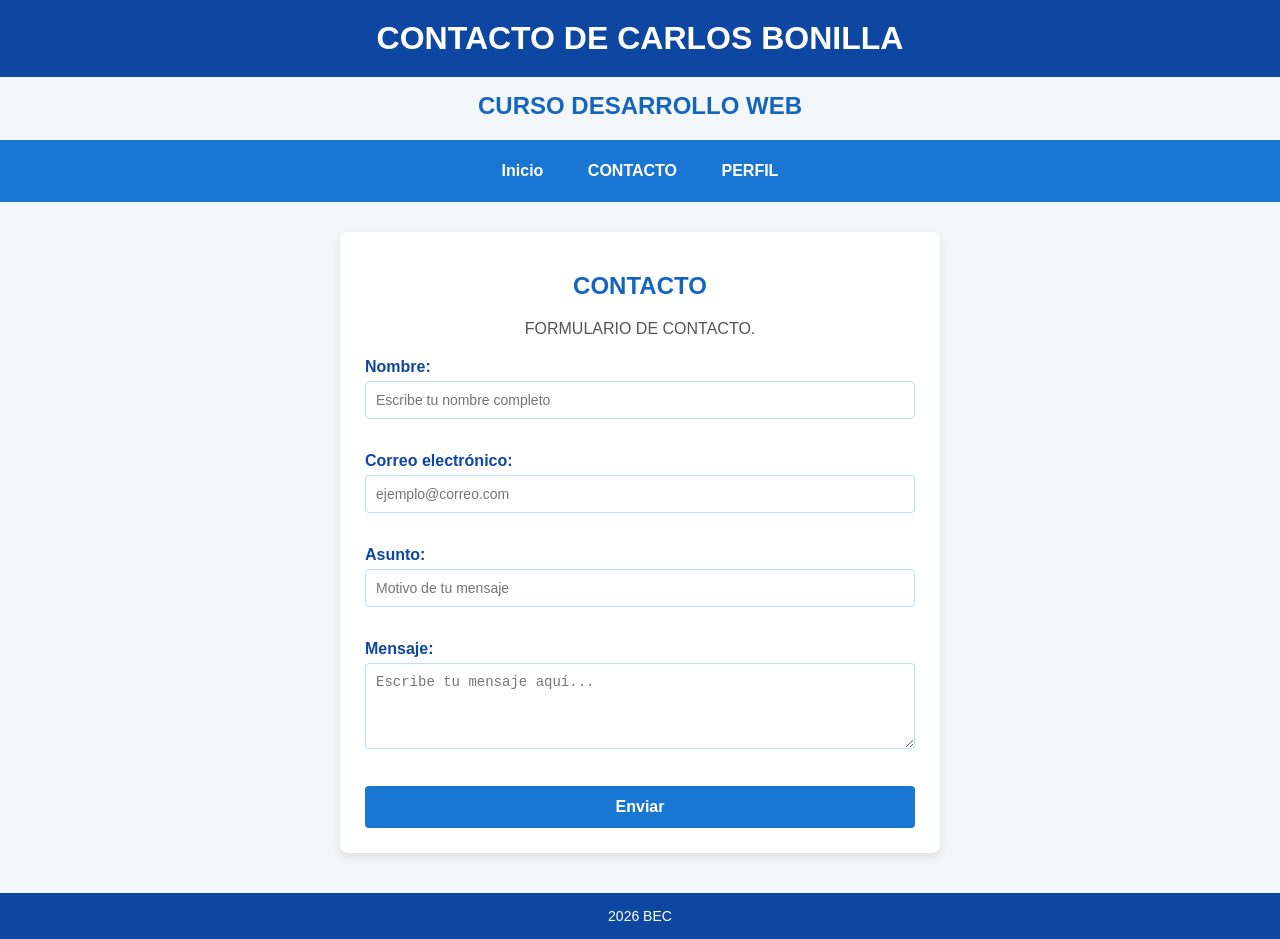
==== CONTACTOS.HTML @ ab8b7064 "TABLA EN PERFIL Y MAS CSS SE AGREGO TABLA EN PERFIL Y SE AGREGO CODIGO EN CSS" ====
<!DOCTYPE html>
<html lang="es">

<head>
    <meta charset="UTF-8">
    <meta name="viewport" content="width=device-width, initial-scale=1.0">

    <!-- Cambie el título: es el texto de la pestaña del navegador
       y el que aparece en los resultados de búsqueda. -->
    <title>PAGINA DESARROLLO WEB</title>
    <meta name="description" content="Resumen del sitio en una sola línea.">

    <!-- La hoja de estilos se trabaja a partir de la sesión 3. -->
    <link rel="stylesheet" href="css/estilos.css">
</head>

<body>

    <!-- Un solo h1 por página. Aquí va su nombre o el título del sitio. -->
    <h1>CONTACTO DE CARLOS BONILLA</h1>
    <H2>CURSO DESARROLLO WEB</H2>

    <!-- El contenido de la sesión 1 se escribe a partir de aquí:
       párrafos, encabezados h2, listas, enlaces e imágenes.
       Las imágenes van en la carpeta img y se llaman así:
       <img src="img/perfil.jpg" alt="Descripción de la imagen"> -->
    <header>
        <nav>
            <a href="index.html">Inicio</a>
            <a href="CONTACTOS.HTML">CONTACTO</a>
            <a href="PERFIL.HTML">PERFIL</a>
        </nav>
    </header>

    <main>
        <section>
            <h2>CONTACTO</h2>
            <p>FORMULARIO DE CONTACTO.</p>
            <!-- INSERTAR FORMULARIO DE CONTACTO AQUÍ -->
            <form action="#" method="post">
  <label for="nombre">Nombre:</label><br>
  <input type="text" id="nombre" name="nombre" placeholder="Escribe tu nombre completo" required><br><br>

  <label for="email">Correo electrónico:</label><br>
  <input type="email" id="email" name="email" placeholder="ejemplo@correo.com" required><br><br>

  <label for="asunto">Asunto:</label><br>
  <input type="text" id="asunto" name="asunto" placeholder="Motivo de tu mensaje"><br><br>

  <label for="mensaje">Mensaje:</label><br>
  <textarea id="mensaje" name="mensaje" rows="4" cols="50" placeholder="Escribe tu mensaje aquí..." required></textarea><br><br>

  <button type="submit">Enviar</button>
</form>

        </section>
    </main>

    <footer>
        <p>2026 BEC</p>
    </footer>
</body>


<!-- El JavaScript se trabaja a partir de la sesión 4. -->
<script src="js/scripts.js"></script>

</html>
---- css/estilos.css ----
/* Hoja de estilos del proyecto.
   Se empieza a trabajar en la sesión 3.
   Las reglas se escriben debajo de este comentario. */
/* =========================================
   ESTILOS GENERALES Y COLORES (AZUL Y BLANCO)
   ========================================= */

body {
    font-family: Arial, Helvetica, sans-serif;
    background-color: #f4f7fa; /* Fondo blanco azulado muy suave */
    color: #333333;           /* Texto oscuro para buena lectura */
    margin: 0;
    padding: 0;
}

/* Encabezados */
h1 {
    background-color: #0d47a1; /* Azul oscuro */
    color: #ffffff;           /* Blanco */
    margin: 0;
    padding: 20px;
    text-align: center;
}

h2 {
    color: #1565c0;           /* Azul medio */
    text-align: center;
    margin-top: 15px;
}

/* =========================================
   MENÚ DE NAVEGACIÓN
   ========================================= */

header nav {
    background-color: #1976d2; /* Azul principal */
    text-align: center;
    padding: 12px 0;
}

header nav a {
    color: #ffffff;           /* Texto blanco */
    text-decoration: none;    /* Sin subrayado */
    font-weight: bold;
    padding: 10px 20px;
    display: inline-block;
    transition: background-color 0.3s;
}

/* Efecto cuando pasas el mouse sobre los enlaces */
header nav a:hover {
    background-color: #0d47a1; /* Azul más oscuro */
    border-radius: 4px;
}

/* =========================================
   CONTENIDO PRINCIPAL Y SECCIÓN
   ========================================= */

main {
    max-width: 600px;
    margin: 30px auto;
    padding: 0 20px;
}

section {
    background-color: #ffffff; /* Tarjeta blanca */
    padding: 25px;
    border-radius: 8px;
    box-shadow: 0px 4px 10px rgba(0, 0, 0, 0.1); /* Sombra ligera */
}

section p {
    text-align: center;
    color: #555555;
}

/* =========================================
   ESTILOS PARA EL FORMULARIO
   ========================================= */

form {
    margin-top: 20px;
}

label {
    font-weight: bold;
    color: #0d47a1; /* Azul oscuro */
}

input[type="text"],
input[type="email"],
textarea {
    width: 100%;
    padding: 10px;
    margin-top: 5px;
    margin-bottom: 15px;
    border: 1px solid #bbdefb; /* Borde azul claro */
    border-radius: 4px;
    box-sizing: border-box; /* Para que no se salga del contenedor */
    font-size: 14px;
}

/* Al hacer clic en un cuadro de texto */
input[type="text"]:focus,
input[type="email"]:focus,
textarea:focus {
    outline: none;
    border-color: #1976d2;
    box-shadow: 0 0 5px rgba(25, 118, 210, 0.5);
}

/* Botón de Enviar */
button[type="submit"] {
    background-color: #1976d2; /* Azul */
    color: #ffffff;           /* Blanco */
    border: none;
    padding: 12px 20px;
    width: 100%;
    font-size: 16px;
    font-weight: bold;
    border-radius: 4px;
    cursor: pointer;
    transition: background-color 0.3s;
}

button[type="submit"]:hover {
    background-color: #0d47a1; /* Azul más oscuro */
}

/* =========================================
   PIE DE PÁGINA (FOOTER)
   ========================================= */

footer {
    background-color: #0d47a1; /* Azul oscuro */
    color: #ffffff;           /* Blanco */
    text-align: center;
    padding: 15px 0;
    margin-top: 40px;
}

footer p {
    margin: 0;
    font-size: 14px;
}
/* =========================================
   ESTILOS PARA TABLAS (EXPERIENCIA LABORAL)
   ========================================= */

table {
    width: 100%;
    border-collapse: collapse; /* Elimina el espacio entre bordes */
    margin: 20px 0;
    font-size: 15px;
    background-color: #ffffff;
    border-radius: 6px;
    overflow: hidden; /* Mantiene las esquinas redondeadas */
    box-shadow: 0 2px 8px rgba(0, 0, 0, 0.08);
}

/* Encabezado de la tabla */
table th {
    background-color: #1976d2; /* Azul principal */
    color: #ffffff;            /* Texto blanco */
    text-align: left;
    padding: 12px 15px;
    font-weight: bold;
}

/* Celdas de datos */
table td {
    padding: 12px 15px;
    border-bottom: 1px solid #e0e0e0;
    color: #333333;
}

/* Filas alternadas (efecto cebra para mejor lectura) */
table tbody tr:nth-of-type(even) {
    background-color: #f4f7fa; /* Fondo azulado muy claro */
}

/* Resaltar fila al pasar el mouse */
table tbody tr:hover {
    background-color: #e3f2fd; /* Azul suave al pasar el cursor */
}
/* =========================================
   ESTILOS PARA HABILIDADES TÉCNICAS
   ========================================= */

.habilidad {
    margin-bottom: 20px;
}

/* Nombres de las habilidades y porcentajes */
.info-habilidad {
    display: flex;
    justify-content: space-between;
    font-weight: bold;
    color: #0d47a1; /* Azul oscuro */
    margin-bottom: 6px;
}

/* Fondo gris/blanco claro de la barra */
.barra-base {
    background-color: #e0e0e0;
    height: 12px;
    border-radius: 6px;
    overflow: hidden;
}

/* Barra de nivel de habilidad (Azul) */
.barra-progreso {
    height: 100%;
    background-color: #1976d2; /* Azul principal */
    border-radius: 6px;
    transition: width 0.5s ease;
}

/* Porcentajes individuales de cada habilidad */
.html-css {
    width: 85%;
}

.datos {
    width: 70%;
}

.js {
    width: 50%;
}
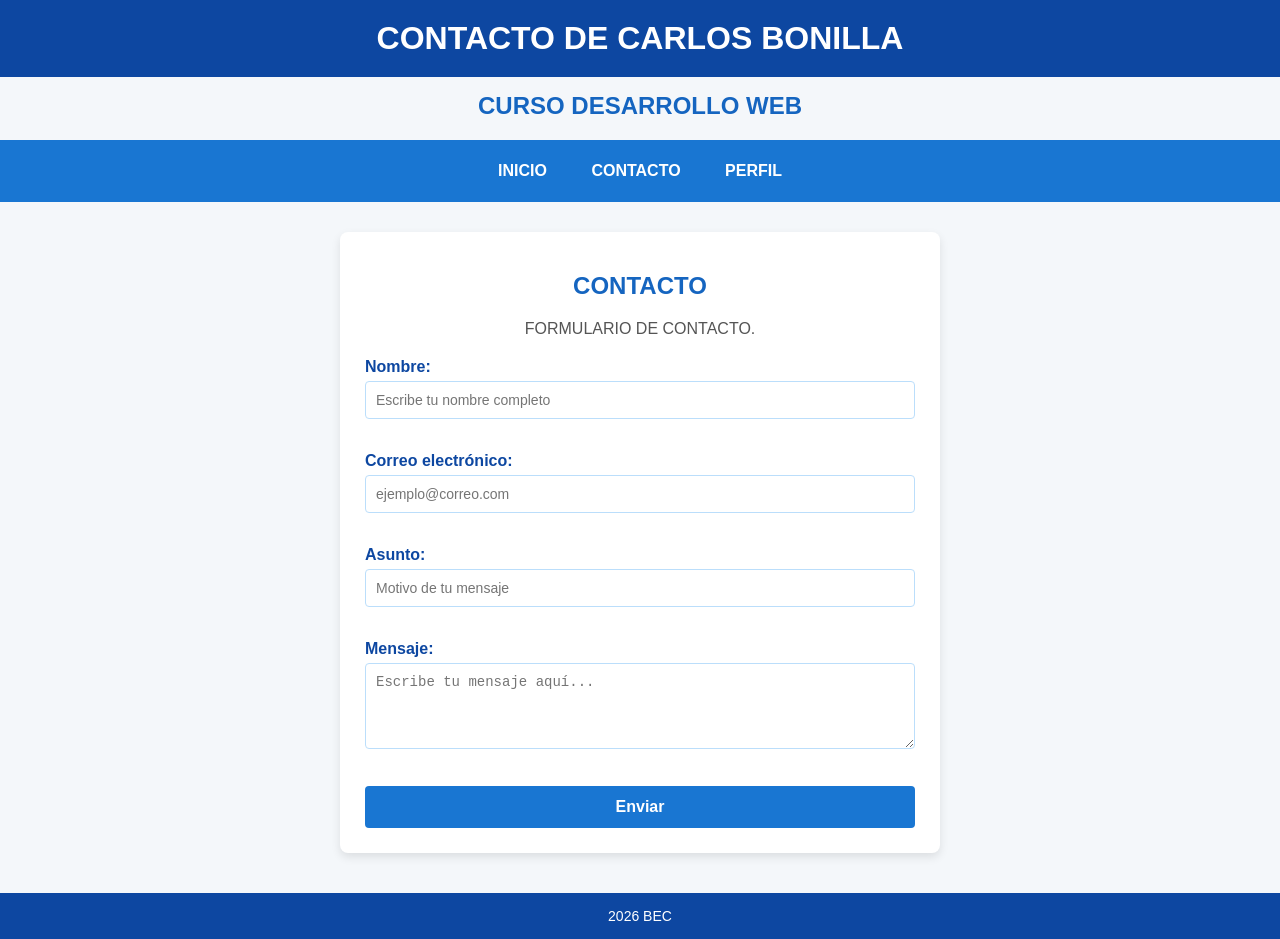
==== commit a7adbd03: "FOTO PERFIL SUBIDA DE FOTO" ====
--- a/CONTACTOS.HTML
+++ b/CONTACTOS.HTML
@@ -26,7 +26,7 @@
        <img src="img/perfil.jpg" alt="Descripción de la imagen"> -->
     <header>
         <nav>
-            <a href="index.html">Inicio</a>
+            <a href="index.html">INICIO</a>
             <a href="CONTACTOS.HTML">CONTACTO</a>
             <a href="PERFIL.HTML">PERFIL</a>
         </nav>
--- a/css/estilos.css
+++ b/css/estilos.css
@@ -1,29 +1,26 @@
-/* Hoja de estilos del proyecto.
-   Se empieza a trabajar en la sesión 3.
-   Las reglas se escriben debajo de este comentario. */
 /* =========================================
    ESTILOS GENERALES Y COLORES (AZUL Y BLANCO)
    ========================================= */
 
 body {
     font-family: Arial, Helvetica, sans-serif;
-    background-color: #f4f7fa; /* Fondo blanco azulado muy suave */
-    color: #333333;           /* Texto oscuro para buena lectura */
+    background-color: #f4f7fa;
+    color: #333333;
     margin: 0;
     padding: 0;
 }
 
 /* Encabezados */
 h1 {
-    background-color: #0d47a1; /* Azul oscuro */
-    color: #ffffff;           /* Blanco */
+    background-color: #0d47a1;
+    color: #ffffff;
     margin: 0;
     padding: 20px;
     text-align: center;
 }
 
 h2 {
-    color: #1565c0;           /* Azul medio */
+    color: #1565c0;
     text-align: center;
     margin-top: 15px;
 }
@@ -33,23 +30,22 @@
    ========================================= */
 
 header nav {
-    background-color: #1976d2; /* Azul principal */
+    background-color: #1976d2;
     text-align: center;
     padding: 12px 0;
 }
 
 header nav a {
-    color: #ffffff;           /* Texto blanco */
-    text-decoration: none;    /* Sin subrayado */
+    color: #ffffff;
+    text-decoration: none;
     font-weight: bold;
     padding: 10px 20px;
     display: inline-block;
     transition: background-color 0.3s;
 }
 
-/* Efecto cuando pasas el mouse sobre los enlaces */
 header nav a:hover {
-    background-color: #0d47a1; /* Azul más oscuro */
+    background-color: #0d47a1;
     border-radius: 4px;
 }
 
@@ -64,10 +60,11 @@
 }
 
 section {
-    background-color: #ffffff; /* Tarjeta blanca */
+    background-color: #ffffff;
     padding: 25px;
     border-radius: 8px;
-    box-shadow: 0px 4px 10px rgba(0, 0, 0, 0.1); /* Sombra ligera */
+    box-shadow: 0px 4px 10px rgba(0, 0, 0, 0.1);
+    margin-bottom: 20px;
 }
 
 section p {
@@ -85,7 +82,7 @@
 
 label {
     font-weight: bold;
-    color: #0d47a1; /* Azul oscuro */
+    color: #0d47a1;
 }
 
 input[type="text"],
@@ -95,13 +92,12 @@
     padding: 10px;
     margin-top: 5px;
     margin-bottom: 15px;
-    border: 1px solid #bbdefb; /* Borde azul claro */
+    border: 1px solid #bbdefb;
     border-radius: 4px;
-    box-sizing: border-box; /* Para que no se salga del contenedor */
+    box-sizing: border-box;
     font-size: 14px;
 }
 
-/* Al hacer clic en un cuadro de texto */
 input[type="text"]:focus,
 input[type="email"]:focus,
 textarea:focus {
@@ -110,10 +106,9 @@
     box-shadow: 0 0 5px rgba(25, 118, 210, 0.5);
 }
 
-/* Botón de Enviar */
 button[type="submit"] {
-    background-color: #1976d2; /* Azul */
-    color: #ffffff;           /* Blanco */
+    background-color: #1976d2;
+    color: #ffffff;
     border: none;
     padding: 12px 20px;
     width: 100%;
@@ -125,99 +120,78 @@
 }
 
 button[type="submit"]:hover {
-    background-color: #0d47a1; /* Azul más oscuro */
-}
-
-/* =========================================
-   PIE DE PÁGINA (FOOTER)
-   ========================================= */
-
-footer {
-    background-color: #0d47a1; /* Azul oscuro */
-    color: #ffffff;           /* Blanco */
-    text-align: center;
-    padding: 15px 0;
-    margin-top: 40px;
-}
-
-footer p {
-    margin: 0;
-    font-size: 14px;
-}
+    background-color: #0d47a1;
+}
+
 /* =========================================
    ESTILOS PARA TABLAS (EXPERIENCIA LABORAL)
    ========================================= */
 
 table {
     width: 100%;
-    border-collapse: collapse; /* Elimina el espacio entre bordes */
+    border-collapse: collapse;
     margin: 20px 0;
     font-size: 15px;
     background-color: #ffffff;
     border-radius: 6px;
-    overflow: hidden; /* Mantiene las esquinas redondeadas */
+    overflow: hidden;
     box-shadow: 0 2px 8px rgba(0, 0, 0, 0.08);
 }
 
-/* Encabezado de la tabla */
 table th {
-    background-color: #1976d2; /* Azul principal */
-    color: #ffffff;            /* Texto blanco */
+    background-color: #1976d2;
+    color: #ffffff;
     text-align: left;
     padding: 12px 15px;
     font-weight: bold;
 }
 
-/* Celdas de datos */
 table td {
     padding: 12px 15px;
     border-bottom: 1px solid #e0e0e0;
     color: #333333;
 }
 
-/* Filas alternadas (efecto cebra para mejor lectura) */
 table tbody tr:nth-of-type(even) {
-    background-color: #f4f7fa; /* Fondo azulado muy claro */
-}
-
-/* Resaltar fila al pasar el mouse */
+    background-color: #f4f7fa;
+}
+
 table tbody tr:hover {
-    background-color: #e3f2fd; /* Azul suave al pasar el cursor */
-}
-/* =========================================
-   ESTILOS PARA HABILIDADES TÉCNICAS
+    background-color: #e3f2fd;
+}
+
+/* =========================================
+   ESTILOS PARA HABILIDADES TÉCNICAS (BARRAS)
    ========================================= */
 
 .habilidad {
     margin-bottom: 20px;
 }
 
-/* Nombres de las habilidades y porcentajes */
 .info-habilidad {
     display: flex;
     justify-content: space-between;
     font-weight: bold;
-    color: #0d47a1; /* Azul oscuro */
+    color: #0d47a1;
     margin-bottom: 6px;
 }
 
-/* Fondo gris/blanco claro de la barra */
 .barra-base {
     background-color: #e0e0e0;
-    height: 12px;
-    border-radius: 6px;
+    height: 16px;            /* Altura fija para que la barra se vea */
+    border-radius: 8px;
+    width: 100%;
+    display: block;
     overflow: hidden;
 }
 
-/* Barra de nivel de habilidad (Azul) */
 .barra-progreso {
     height: 100%;
-    background-color: #1976d2; /* Azul principal */
-    border-radius: 6px;
-    transition: width 0.5s ease;
-}
-
-/* Porcentajes individuales de cada habilidad */
+    background-color: #1976d2; /* Color azul */
+    border-radius: 8px;
+    display: block;
+}
+
 .html-css {
     width: 85%;
 }
@@ -228,4 +202,21 @@
 
 .js {
     width: 50%;
+}
+
+/* =========================================
+   PIE DE PÁGINA (FOOTER)
+   ========================================= */
+
+footer {
+    background-color: #0d47a1;
+    color: #ffffff;
+    text-align: center;
+    padding: 15px 0;
+    margin-top: 40px;
+}
+
+footer p {
+    margin: 0;
+    font-size: 14px;
 }
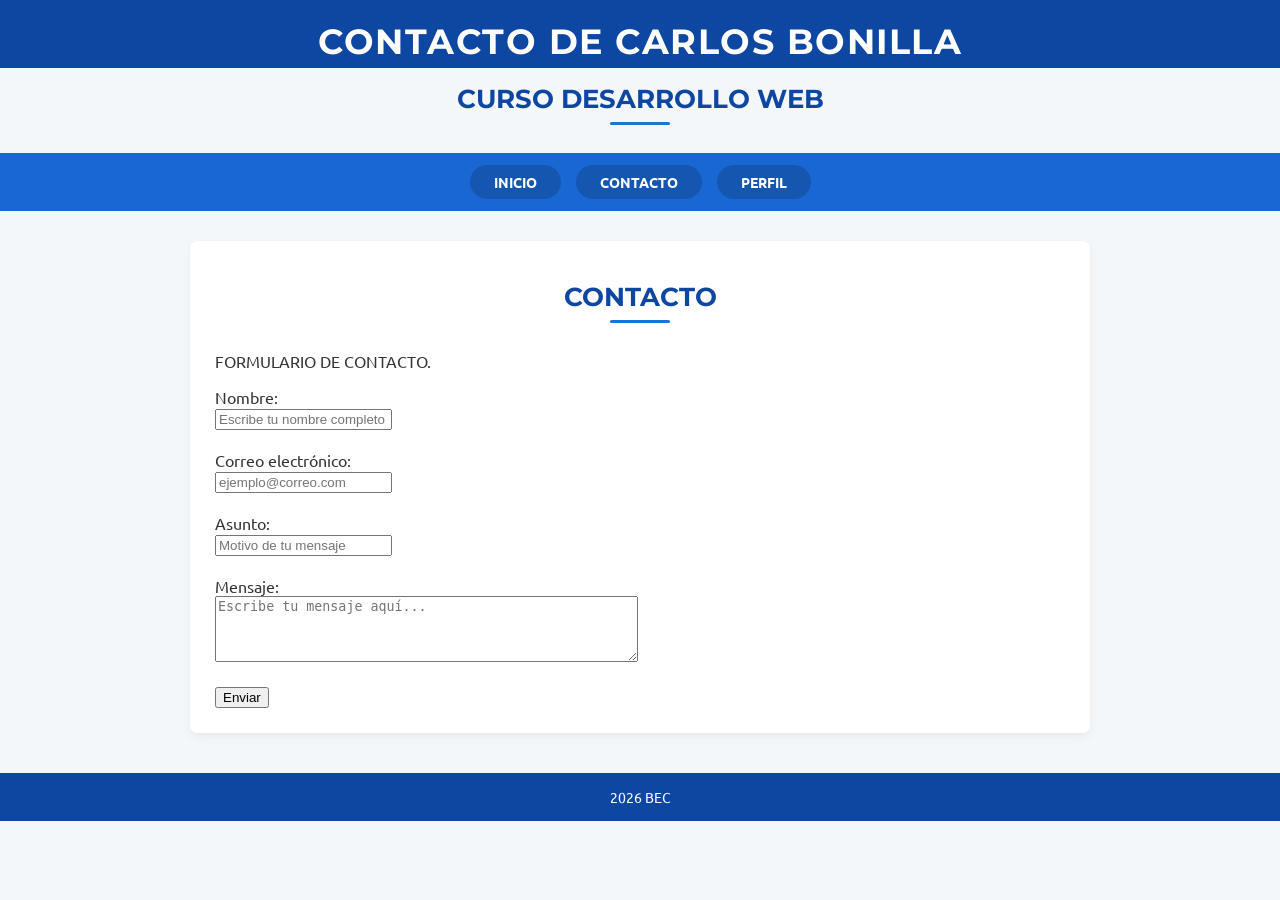
==== commit d150e157: "JAVA APLICAR INTERACCION EN PERFIL" ====
--- a/CONTACTOS.HTML
+++ b/CONTACTOS.HTML
@@ -12,6 +12,7 @@
 
     <!-- La hoja de estilos se trabaja a partir de la sesión 3. -->
     <link rel="stylesheet" href="css/estilos.css">
+    <script src="js/scripts.js" defer></script>
 </head>
 
 <body>
--- a/css/estilos.css
+++ b/css/estilos.css
@@ -1,222 +1,388 @@
+@import url('https://fonts.googleapis.com/css2?family=Playwrite+Cuba+Guides&family=Montserrat:wght@600;700&family=Ubuntu:wght@400;500&display=swap');
+
+.clase-cursiva {
+  font-family: 'Playwrite Cuba Guides', cursive !important;
+  font-weight: normal;
+}
+
 /* =========================================
-   ESTILOS GENERALES Y COLORES (AZUL Y BLANCO)
+   VARIABLES DE PALETA AZUL
    ========================================= */
-
+:root {
+  --principal: #0d47a1; /* Azul oscuro */
+  --acento: #1976d2;    /* Azul medio */
+  --fondo: #f4f7fa;     /* Blanco / Gris muy claro */
+  --texto: #333333;     /* Texto oscuro */
+
+  --fuente-titulos: 'Montserrat', Arial, sans-serif;
+  --fuente-texto: 'Ubuntu', Arial, sans-serif;
+}
+
+/* Aplicación general */
 body {
-    font-family: Arial, Helvetica, sans-serif;
-    background-color: #f4f7fa;
-    color: #333333;
-    margin: 0;
-    padding: 0;
-}
-
-/* Encabezados */
+  background-color: var(--fondo);
+  color: var(--texto);
+  font-family: var(--fuente-texto);
+  margin: 0;
+  padding: 0;
+}
+
+h1, h2, h3, h4 {
+  font-family: var(--fuente-titulos);
+}
+
 h1 {
-    background-color: #0d47a1;
-    color: #ffffff;
-    margin: 0;
-    padding: 20px;
-    text-align: center;
-}
-
+  background-color: var(--principal);
+  color: #ffffff;
+  text-align: center;
+  padding: 20px 10px 5px 10px;
+  margin: 0;
+  font-size: 2.2rem;
+  letter-spacing: 1.5px;
+  text-transform: uppercase;
+}
+
+.subtitulo-header {
+  background-color: var(--principal);
+  color: #ffffff;
+  text-align: center;
+  margin: 0;
+  padding-bottom: 15px;
+  font-size: 1.2rem;
+}
+
+/* BARRA DE NAVEGACIÓN EN ENCABEZADO */
+header {
+  background-color: #1967d2;
+  padding: 12px 0;
+}
+
+header nav {
+  display: flex;
+  justify-content: center;
+  align-items: center;
+  gap: 15px;
+}
+
+header nav a {
+  background-color: #1557b0;
+  color: #ffffff;
+  text-decoration: none;
+  font-weight: 600;
+  font-size: 0.9rem;
+  padding: 8px 24px;
+  border-radius: 20px;
+  transition: background-color 0.3s ease;
+}
+
+header nav a:hover,
+header nav a.activo {
+  background-color: #0d47a1;
+}
+
+/* CENTRADO DE SUBTÍTULOS (H2) */
 h2 {
-    color: #1565c0;
-    text-align: center;
-    margin-top: 15px;
-}
-
-/* =========================================
-   MENÚ DE NAVEGACIÓN
-   ========================================= */
-
-header nav {
-    background-color: #1976d2;
-    text-align: center;
-    padding: 12px 0;
-}
-
-header nav a {
-    color: #ffffff;
-    text-decoration: none;
-    font-weight: bold;
-    padding: 10px 20px;
-    display: inline-block;
-    transition: background-color 0.3s;
-}
-
-header nav a:hover {
-    background-color: #0d47a1;
-    border-radius: 4px;
-}
-
-/* =========================================
-   CONTENIDO PRINCIPAL Y SECCIÓN
-   ========================================= */
-
+  color: var(--principal);
+  text-align: center;
+  margin-top: 15px;
+  margin-bottom: 20px;
+  font-size: 1.6rem;
+  position: relative;
+  padding-bottom: 8px;
+}
+
+h2::after {
+  content: "";
+  display: block;
+  width: 60px;
+  height: 3px;
+  background-color: var(--acento);
+  margin: 8px auto 0 auto;
+  border-radius: 2px;
+}
+
+/* ESTRUCTURA CONTENEDOR PRINCIPAL */
 main {
-    max-width: 600px;
-    margin: 30px auto;
-    padding: 0 20px;
+  max-width: 900px;
+  margin: 30px auto;
+  padding: 0 20px;
 }
 
 section {
-    background-color: #ffffff;
-    padding: 25px;
-    border-radius: 8px;
-    box-shadow: 0px 4px 10px rgba(0, 0, 0, 0.1);
-    margin-bottom: 20px;
-}
-
-section p {
-    text-align: center;
-    color: #555555;
-}
-
-/* =========================================
-   ESTILOS PARA EL FORMULARIO
-   ========================================= */
-
-form {
-    margin-top: 20px;
-}
-
-label {
-    font-weight: bold;
-    color: #0d47a1;
-}
-
-input[type="text"],
-input[type="email"],
-textarea {
-    width: 100%;
-    padding: 10px;
-    margin-top: 5px;
-    margin-bottom: 15px;
-    border: 1px solid #bbdefb;
-    border-radius: 4px;
-    box-sizing: border-box;
-    font-size: 14px;
-}
-
-input[type="text"]:focus,
-input[type="email"]:focus,
-textarea:focus {
-    outline: none;
-    border-color: #1976d2;
-    box-shadow: 0 0 5px rgba(25, 118, 210, 0.5);
-}
-
-button[type="submit"] {
-    background-color: #1976d2;
-    color: #ffffff;
-    border: none;
-    padding: 12px 20px;
-    width: 100%;
-    font-size: 16px;
-    font-weight: bold;
-    border-radius: 4px;
-    cursor: pointer;
-    transition: background-color 0.3s;
-}
-
-button[type="submit"]:hover {
-    background-color: #0d47a1;
-}
-
-/* =========================================
-   ESTILOS PARA TABLAS (EXPERIENCIA LABORAL)
-   ========================================= */
-
+  background-color: #ffffff;
+  padding: 25px;
+  border-radius: 8px;
+  box-shadow: 0px 4px 10px rgba(0, 0, 0, 0.05);
+  margin-bottom: 20px;
+}
+
+.btn-primario {
+  background-color: #1565c0;
+  color: #ffffff;
+  text-decoration: none;
+  font-weight: 600;
+  font-size: 0.95rem;
+  padding: 8px 18px;
+  border-radius: 20px;
+  transition: all 0.3s ease;
+  display: inline-block;
+  border: 1px solid transparent;
+}
+
+.btn-primario:hover {
+  background-color: var(--principal);
+  color: #ffffff;
+  transform: translateY(-2px);
+}
+
+/* EFECTO HOVER DE AMPLIACIÓN PARA SECCIONES */
+.tarjeta-efecto {
+  transition: transform 0.3s ease, box-shadow 0.3s ease;
+}
+
+.tarjeta-efecto:hover {
+  transform: translateY(-5px) scale(1.015);
+  box-shadow: 0 10px 20px rgba(0, 0, 0, 0.12);
+}
+
+/* GRID EN 2 COLUMNAS CON ALINEACIÓN INDEPENDIENTE */
+@media (min-width: 768px) {
+  .grid-dos-columnas {
+    display: grid;
+    grid-template-columns: 1fr 1fr;
+    gap: 20px;
+    align-items: start;
+  }
+}
+
+/* TECH STACK BADGES */
+.tech-stack {
+  display: flex;
+  flex-wrap: wrap;
+  justify-content: center;
+  gap: 10px;
+  margin: 20px 0;
+}
+
+.badge {
+  background-color: #e3f2fd;
+  color: var(--principal);
+  border: 1px solid var(--acento);
+  padding: 6px 14px;
+  border-radius: 15px;
+  font-size: 0.85rem;
+  font-weight: bold;
+}
+
+.perfil-avatar {
+  width: 150px;
+  height: 150px;
+  object-fit: cover;
+  border-radius: 50%;
+  display: block;
+  margin: 0 auto 15px auto;
+  border: 3px solid var(--acento);
+}
+
+.datos-contacto {
+  margin-top: 15px;
+  font-size: 0.95rem;
+  text-align: center;
+}
+
+.datos-contacto p {
+  margin: 5px 0;
+}
+
+.datos-contacto a {
+  color: var(--acento);
+  text-decoration: none;
+  font-weight: bold;
+}
+
+.datos-contacto a:hover {
+  text-decoration: underline;
+}
+
+/* TABLAS */
 table {
-    width: 100%;
-    border-collapse: collapse;
-    margin: 20px 0;
-    font-size: 15px;
-    background-color: #ffffff;
-    border-radius: 6px;
-    overflow: hidden;
-    box-shadow: 0 2px 8px rgba(0, 0, 0, 0.08);
+  width: 100%;
+  border-collapse: collapse;
+  margin: 10px 0;
+  font-size: 14px;
+  background-color: #ffffff;
 }
 
 table th {
-    background-color: #1976d2;
-    color: #ffffff;
-    text-align: left;
-    padding: 12px 15px;
-    font-weight: bold;
+  background-color: var(--acento);
+  color: #ffffff;
+  text-align: left;
+  padding: 10px 12px;
 }
 
 table td {
-    padding: 12px 15px;
-    border-bottom: 1px solid #e0e0e0;
-    color: #333333;
-}
-
-table tbody tr:nth-of-type(even) {
-    background-color: #f4f7fa;
-}
-
-table tbody tr:hover {
-    background-color: #e3f2fd;
-}
-
-/* =========================================
-   ESTILOS PARA HABILIDADES TÉCNICAS (BARRAS)
-   ========================================= */
-
+  padding: 10px 12px;
+  border-bottom: 1px solid #e0e0e0;
+}
+
+/* HABILIDADES TÉCNICAS */
 .habilidad {
-    margin-bottom: 20px;
+  margin-bottom: 15px;
 }
 
 .info-habilidad {
-    display: flex;
-    justify-content: space-between;
-    font-weight: bold;
-    color: #0d47a1;
-    margin-bottom: 6px;
+  display: flex;
+  justify-content: space-between;
+  font-weight: bold;
+  color: var(--principal);
+  margin-bottom: 6px;
 }
 
 .barra-base {
-    background-color: #e0e0e0;
-    height: 16px;            /* Altura fija para que la barra se vea */
-    border-radius: 8px;
-    width: 100%;
-    display: block;
-    overflow: hidden;
+  background-color: #e0e0e0;
+  height: 14px;
+  border-radius: 8px;
+  width: 100%;
+  overflow: hidden;
 }
 
 .barra-progreso {
-    height: 100%;
-    background-color: #1976d2; /* Color azul */
-    border-radius: 8px;
-    display: block;
-}
-
-.html-css {
-    width: 85%;
-}
-
-.datos {
-    width: 70%;
-}
-
-.js {
-    width: 50%;
-}
-
-/* =========================================
-   PIE DE PÁGINA (FOOTER)
-   ========================================= */
-
+  height: 100%;
+  background-color: var(--acento);
+  border-radius: 8px;
+  transition: width 1s ease-in-out;
+}
+
+.html-css { width: 85%; }
+.datos { width: 70%; }
+.js { width: 50%; }
+
+/* TARJETAS DE PROYECTOS (ALINEADAS ARRIBA PARA EXPANSIÓN INDEPENDIENTE) */
+.tarjetas {
+  display: grid;
+  grid-template-columns: repeat(auto-fit, minmax(240px, 1fr));
+  gap: 20px;
+  margin-top: 20px;
+  align-items: start;
+}
+
+.tarjetas article {
+  background-color: #f8fafc;
+  border: 1px solid #bbdefb;
+  border-radius: 8px;
+  padding: 20px;
+  box-shadow: 0 4px 6px rgba(0, 0, 0, 0.05);
+  transition: transform 0.3s ease, box-shadow 0.3s ease;
+  display: flex;
+  flex-direction: column;
+  justify-content: space-between;
+}
+
+.tarjetas article:hover {
+  transform: translateY(-4px);
+  box-shadow: 0 6px 12px rgba(0, 0, 0, 0.1);
+}
+
+.tarjetas article h3 {
+  color: var(--principal);
+  margin-top: 0;
+  margin-bottom: 10px;
+  text-align: left;
+}
+
+.tarjetas article p {
+  color: var(--texto);
+  margin: 0 0 15px 0;
+}
+
+/* BOTÓN VER DETALLES */
+.btn-proyecto {
+  display: inline-block;
+  background-color: var(--acento);
+  color: #ffffff;
+  padding: 10px 14px;
+  border-radius: 6px;
+  font-size: 0.85rem;
+  font-weight: bold;
+  text-align: center;
+  border: none;
+  cursor: pointer;
+  transition: background-color 0.3s ease, transform 0.2s ease;
+  width: 100%;
+}
+
+.btn-proyecto:hover {
+  background-color: var(--principal);
+}
+
+/* DETALLES OCULTOS DE TARJETAS DE PROYECTO */
+.detalles-extra {
+  display: none;
+  margin-top: 10px;
+  padding-top: 10px;
+  border-top: 1px dashed var(--acento);
+  font-size: 0.88rem;
+  color: var(--texto);
+}
+
+.detalles-extra.activo {
+  display: block;
+}
+
+/* FOOTER */
 footer {
-    background-color: #0d47a1;
-    color: #ffffff;
-    text-align: center;
-    padding: 15px 0;
-    margin-top: 40px;
+  background-color: var(--principal);
+  color: #ffffff;
+  text-align: center;
+  padding: 15px 0;
+  margin-top: 40px;
 }
 
 footer p {
-    margin: 0;
-    font-size: 14px;
+  margin: 0;
+  font-size: 14px;
+}
+
+/* BOTÓN Y SECCIÓN DESPLEGABLE DE MÁS PROYECTOS */
+#ver-mas {
+  display: inline-flex;
+  align-items: center;
+  justify-content: center;
+  gap: 8px;
+  margin: 20px auto 10px auto;
+  padding: 10px 22px;
+  background-color: var(--acento);
+  color: #ffffff;
+  border: none;
+  border-radius: 20px;
+  font-weight: bold;
+  font-size: 0.95rem;
+  cursor: pointer;
+  transition: background-color 0.3s ease, transform 0.2s ease;
+}
+
+#ver-mas:hover {
+  background-color: var(--principal);
+  transform: translateY(-2px);
+}
+
+#ver-mas .icono {
+  display: inline-block;
+  transition: transform 0.3s ease;
+}
+
+#ver-mas[aria-expanded="true"] .icono {
+  transform: rotate(180deg);
+}
+
+.desplegable {
+  display: none;
+  opacity: 0;
+  transition: opacity 0.4s ease;
+}
+
+.desplegable.activo {
+  display: block !important;
+  opacity: 1;
+  margin-top: 15px;
 }
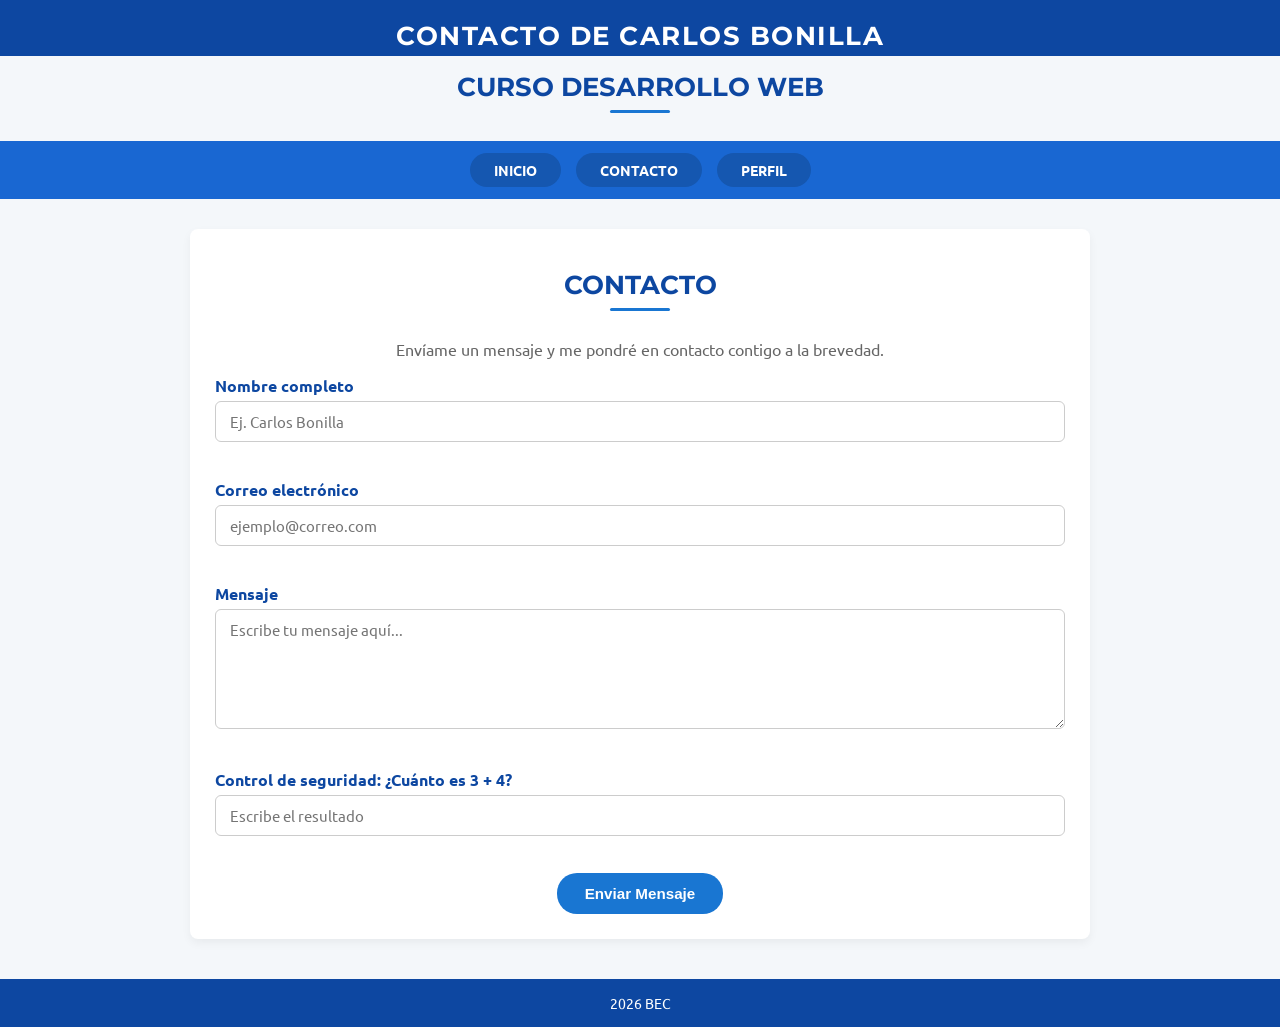
==== commit 73fbd6dd: "UPDATE EN CONTACTOS VALIDACIONES Y MENSAJES DE ERRO" ====
--- a/CONTACTOS.HTML
+++ b/CONTACTOS.HTML
@@ -4,27 +4,16 @@
 <head>
     <meta charset="UTF-8">
     <meta name="viewport" content="width=device-width, initial-scale=1.0">
-
-    <!-- Cambie el título: es el texto de la pestaña del navegador
-       y el que aparece en los resultados de búsqueda. -->
     <title>PAGINA DESARROLLO WEB</title>
-    <meta name="description" content="Resumen del sitio en una sola línea.">
-
-    <!-- La hoja de estilos se trabaja a partir de la sesión 3. -->
+    <meta name="description" content="Contacto de Carlos Bonilla">
     <link rel="stylesheet" href="css/estilos.css">
-    <script src="js/scripts.js" defer></script>
 </head>
 
 <body>
 
-    <!-- Un solo h1 por página. Aquí va su nombre o el título del sitio. -->
     <h1>CONTACTO DE CARLOS BONILLA</h1>
-    <H2>CURSO DESARROLLO WEB</H2>
+    <h2>CURSO DESARROLLO WEB</h2>
 
-    <!-- El contenido de la sesión 1 se escribe a partir de aquí:
-       párrafos, encabezados h2, listas, enlaces e imágenes.
-       Las imágenes van en la carpeta img y se llaman así:
-       <img src="img/perfil.jpg" alt="Descripción de la imagen"> -->
     <header>
         <nav>
             <a href="index.html">INICIO</a>
@@ -34,36 +23,52 @@
     </header>
 
     <main>
-        <section>
+        <section class="contenedor-formulario">
             <h2>CONTACTO</h2>
-            <p>FORMULARIO DE CONTACTO.</p>
-            <!-- INSERTAR FORMULARIO DE CONTACTO AQUÍ -->
-            <form action="#" method="post">
-  <label for="nombre">Nombre:</label><br>
-  <input type="text" id="nombre" name="nombre" placeholder="Escribe tu nombre completo" required><br><br>
+            <p style="text-align: center; color: #666;">Envíame un mensaje y me pondré en contacto contigo a la brevedad.</p>
+            
+            <!-- MENSAJE DE ÉXITO -->
+            <p id="mensaje-exito" class="exito oculto"></p>
 
-  <label for="email">Correo electrónico:</label><br>
-  <input type="email" id="email" name="email" placeholder="ejemplo@correo.com" required><br><br>
+            <!-- FORMULARIO DE CONTACTO -->
+            <form id="contacto" novalidate>
+                <div class="campo-grupo">
+                    <label for="nombre">Nombre completo</label>
+                    <input type="text" id="nombre" name="nombre" placeholder="Ej. Carlos Bonilla">
+                    <p class="error" id="error-nombre"></p>
+                </div>
 
-  <label for="asunto">Asunto:</label><br>
-  <input type="text" id="asunto" name="asunto" placeholder="Motivo de tu mensaje"><br><br>
+                <div class="campo-grupo">
+                    <label for="correo">Correo electrónico</label>
+                    <input type="email" id="correo" name="correo" placeholder="ejemplo@correo.com">
+                    <p class="error" id="error-correo"></p>
+                </div>
 
-  <label for="mensaje">Mensaje:</label><br>
-  <textarea id="mensaje" name="mensaje" rows="4" cols="50" placeholder="Escribe tu mensaje aquí..." required></textarea><br><br>
+                <div class="campo-grupo">
+                    <label for="mensaje">Mensaje</label>
+                    <textarea id="mensaje" name="mensaje" rows="5" placeholder="Escribe tu mensaje aquí..."></textarea>
+                    <p class="error" id="error-mensaje"></p>
+                </div>
 
-  <button type="submit">Enviar</button>
-</form>
+                <!-- PREGUNTA MATEMÁTICA ANTI-BOT -->
+                <div class="campo-grupo">
+                    <label for="captcha-math">Control de seguridad: ¿Cuánto es 3 + 4?</label>
+                    <input type="number" id="captcha-math" name="captcha-math" placeholder="Escribe el resultado">
+                    <p class="error" id="error-captcha"></p>
+                </div>
 
+                <div style="text-align: center;">
+                    <button type="submit" class="btn-enviar">Enviar Mensaje</button>
+                </div>
+            </form>
         </section>
     </main>
-
+    
     <footer>
         <p>2026 BEC</p>
     </footer>
+
+    <script src="js/scripts.js"></script>
 </body>
 
-
-<!-- El JavaScript se trabaja a partir de la sesión 4. -->
-<script src="js/scripts.js"></script>
-
 </html>
--- a/css/estilos.css
+++ b/css/estilos.css
@@ -37,7 +37,7 @@
   text-align: center;
   padding: 20px 10px 5px 10px;
   margin: 0;
-  font-size: 2.2rem;
+  font-size: 1.6rem;
   letter-spacing: 1.5px;
   text-transform: uppercase;
 }
@@ -48,7 +48,7 @@
   text-align: center;
   margin: 0;
   padding-bottom: 15px;
-  font-size: 1.2rem;
+  font-size: 1.6rem;
 }
 
 /* BARRA DE NAVEGACIÓN EN ENCABEZADO */
@@ -135,7 +135,7 @@
   transform: translateY(-2px);
 }
 
-/* EFECTO HOVER DE AMPLIACIÓN PARA SECCIONES */
+/* EFECTO HOVER PARA SECCIONES */
 .tarjeta-efecto {
   transition: transform 0.3s ease, box-shadow 0.3s ease;
 }
@@ -145,7 +145,7 @@
   box-shadow: 0 10px 20px rgba(0, 0, 0, 0.12);
 }
 
-/* GRID EN 2 COLUMNAS CON ALINEACIÓN INDEPENDIENTE */
+/* GRID EN 2 COLUMNAS */
 @media (min-width: 768px) {
   .grid-dos-columnas {
     display: grid;
@@ -257,7 +257,7 @@
 .datos { width: 70%; }
 .js { width: 50%; }
 
-/* TARJETAS DE PROYECTOS (ALINEADAS ARRIBA PARA EXPANSIÓN INDEPENDIENTE) */
+/* TARJETAS DE PROYECTOS */
 .tarjetas {
   display: grid;
   grid-template-columns: repeat(auto-fit, minmax(240px, 1fr));
@@ -385,4 +385,287 @@
   display: block !important;
   opacity: 1;
   margin-top: 15px;
+}
+
+/* =========================================
+   ESTILOS PARA EL FORMULARIO DE CONTACTO
+   ========================================= */
+
+.campo-grupo {
+  margin-bottom: 15px;
+}
+
+form input[type="text"],
+form input[type="email"],
+form input[type="number"],
+form textarea {
+  width: 100%;
+  box-sizing: border-box;
+  padding: 10px 14px;
+  margin-top: 5px;
+  border: 1px solid #cccccc;
+  border-radius: 6px;
+  font-family: var(--fuente-texto);
+  font-size: 0.95rem;
+  transition: border-color 0.3s ease, box-shadow 0.3s ease;
+}
+
+form input[type="text"]:focus,
+form input[type="email"]:focus,
+form input[type="number"]:focus,
+form textarea:focus {
+  border-color: var(--acento);
+  outline: none;
+  box-shadow: 0 0 5px rgba(25, 118, 210, 0.3);
+}
+
+form textarea {
+  resize: vertical;
+  min-height: 120px;
+}
+
+form label {
+  font-weight: bold;
+  color: var(--principal);
+  display: block;
+}
+
+.btn-enviar {
+  background-color: var(--acento);
+  color: #ffffff;
+  border: none;
+  padding: 12px 28px;
+  border-radius: 20px;
+  font-weight: bold;
+  font-size: 0.95rem;
+  cursor: pointer;
+  transition: background-color 0.3s ease, transform 0.2s ease;
+}
+
+.btn-enviar:hover {
+  background-color: var(--principal);
+  transform: translateY(-2px);
+}
+
+.error {
+  color: #d32f2f;
+  font-size: 0.85rem;
+  margin: 4px 0 0 0;
+  min-height: 18px;
+}
+
+.campo-invalido {
+  border-color: #d32f2f !important;
+  background-color: #ffebee;
+}
+
+.exito {
+  background-color: #e8f5e9;
+  color: #2e7d32;
+  border: 1px solid #a5d6a7;
+  padding: 12px;
+  border-radius: 6px;
+  text-align: center;
+  font-weight: bold;
+  margin-bottom: 15px;
+}
+
+.oculto {
+  display: none;
+}
+
+/* =========================================
+   EFECTO MÁQUINA DE ESCRIBIR (TYPEWRITER)
+   ========================================= */
+
+.parrafo-bienvenida {
+  font-size: 1.05rem;
+  line-height: 1.6;
+  text-align: center;
+  min-height: 48px;
+}
+
+#texto-tipeado {
+  display: inline;
+  color: var(--texto);
+}
+
+.cursor-typewriter {
+  font-weight: bold;
+  color: var(--acento);
+  display: inline-block;
+  margin-left: 2px;
+  animation: parpadeo 0.8s infinite;
+}
+
+@keyframes parpadeo {
+  0%, 100% { opacity: 1; }
+  50% { opacity: 0; }
+}
+
+/* GRID Y TARJETAS DE SERVICIOS */
+.grid-servicios {
+  display: grid;
+  grid-template-columns: repeat(auto-fit, minmax(240px, 1fr));
+  gap: 20px;
+  margin-top: 20px;
+}
+
+.tarjeta-servicio {
+  background: #f8fafc;
+  border: 1px solid #bbdefb;
+  border-radius: 8px;
+  padding: 22px;
+  cursor: pointer;
+  position: relative;
+  overflow: hidden;
+  transition: transform 0.3s ease, box-shadow 0.3s ease, border-color 0.3s ease;
+  display: flex;
+  flex-direction: column;
+  justify-content: space-between;
+}
+
+.tarjeta-servicio::before {
+  content: "";
+  position: absolute;
+  top: 0;
+  left: 0;
+  width: 100%;
+  height: 4px;
+  background: linear-gradient(90deg, var(--principal), var(--acento));
+  opacity: 0;
+  transition: opacity 0.3s ease;
+}
+
+.tarjeta-servicio:hover {
+  transform: translateY(-6px);
+  box-shadow: 0 10px 20px rgba(25, 118, 210, 0.15);
+  background-color: #ffffff;
+}
+
+.tarjeta-servicio:hover::before {
+  opacity: 1;
+}
+
+.tarjeta-servicio h3 {
+  color: var(--principal);
+  margin-top: 5px;
+  margin-bottom: 10px;
+}
+
+.tarjeta-servicio p {
+  font-size: 0.9rem;
+  color: var(--texto);
+  line-height: 1.5;
+  margin: 0;
+}
+
+.icono-servicio {
+  font-size: 2rem;
+  margin-bottom: 8px;
+  display: inline-block;
+  transition: transform 0.3s ease;
+}
+
+.tarjeta-servicio:hover .icono-servicio {
+  transform: scale(1.15) rotate(6deg);
+}
+
+.btn-ver-detalle {
+  display: inline-block;
+  margin-top: 15px;
+  color: var(--acento);
+  font-weight: bold;
+  font-size: 0.88rem;
+  transition: transform 0.2s ease;
+}
+
+.tarjeta-servicio:hover .btn-ver-detalle {
+  transform: translateX(4px);
+}
+
+/* VENTANAS MODALES */
+.modal-overlay {
+  position: fixed;
+  top: 0;
+  left: 0;
+  width: 100%;
+  height: 100%;
+  background: rgba(0, 0, 0, 0.55);
+  display: flex;
+  justify-content: center;
+  align-items: center;
+  z-index: 1000;
+  opacity: 0;
+  visibility: hidden;
+  transition: opacity 0.3s ease, visibility 0.3s ease;
+}
+
+.modal-overlay.activo {
+  opacity: 1;
+  visibility: visible;
+}
+
+.modal-contenido {
+  background: #ffffff;
+  padding: 28px;
+  border-radius: 10px;
+  max-width: 480px;
+  width: 90%;
+  position: relative;
+  transform: scale(0.85);
+  transition: transform 0.3s ease;
+  box-shadow: 0 15px 30px rgba(0, 0, 0, 0.2);
+}
+
+.modal-overlay.activo .modal-contenido {
+  transform: scale(1);
+}
+
+.modal-cerrar {
+  position: absolute;
+  top: 12px;
+  right: 16px;
+  background: none;
+  border: none;
+  font-size: 1.8rem;
+  cursor: pointer;
+  color: #888;
+}
+
+.modal-cerrar:hover {
+  color: var(--principal);
+}
+
+.modal-header {
+  display: flex;
+  align-items: center;
+  gap: 10px;
+}
+
+.modal-icono {
+  font-size: 1.8rem;
+}
+
+.modal-header h3 {
+  margin: 0;
+  color: var(--principal);
+}
+
+.modal-sub {
+  color: #666;
+  font-size: 0.9rem;
+  margin-top: 4px;
+  margin-bottom: 16px;
+  font-weight: 500;
+}
+
+.modal-contenido ul {
+  padding-left: 20px;
+  line-height: 1.6;
+  font-size: 0.92rem;
+}
+
+.modal-contenido ul li {
+  margin-bottom: 8px;
 }
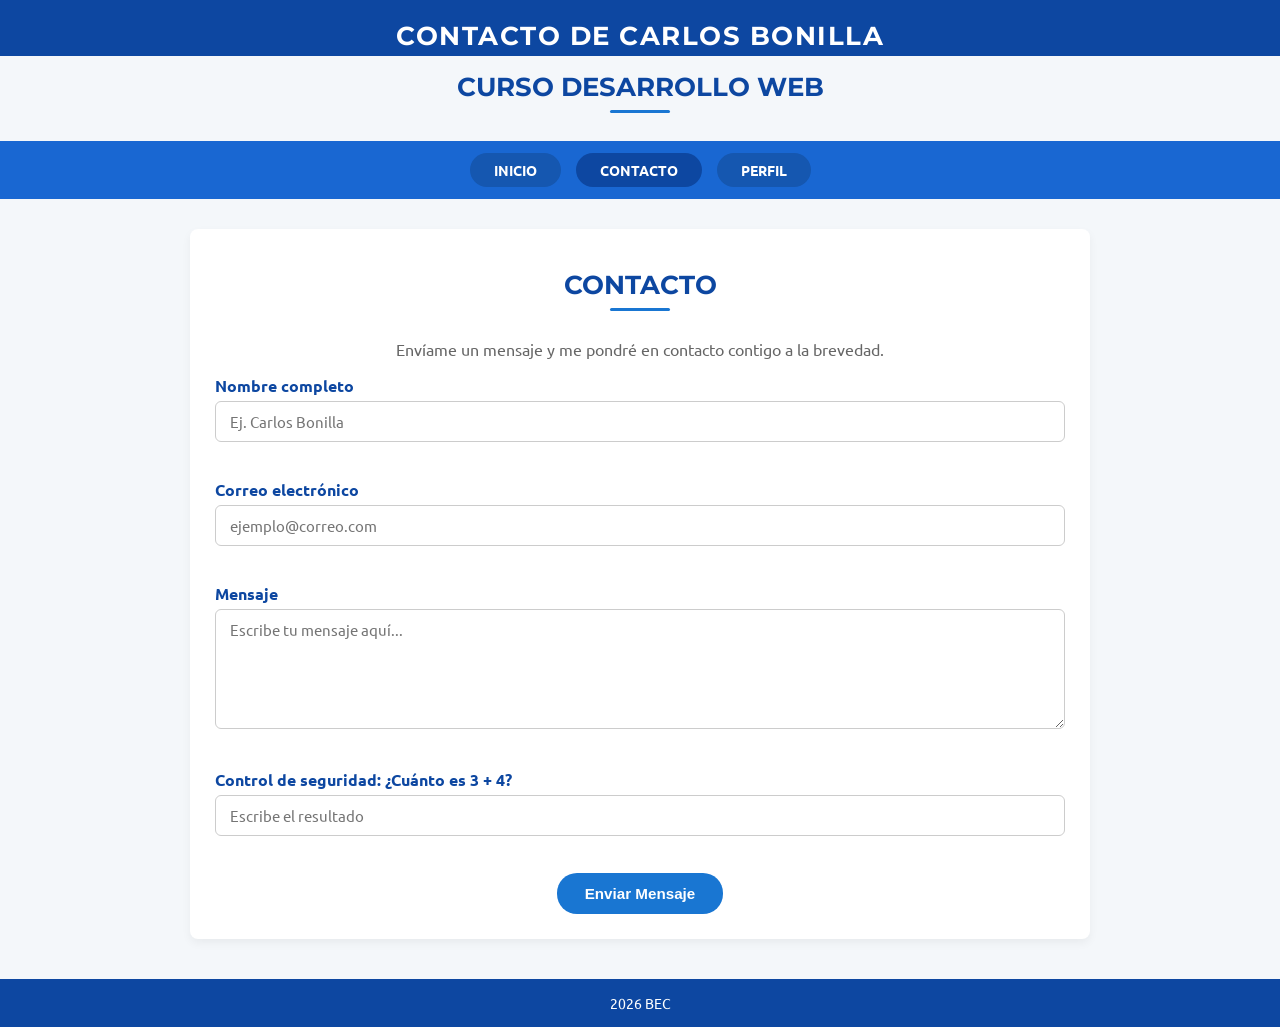
==== commit 604609fe: "CORREO ACTIVADO SE REALIZARON ACTUALIZACIONES PARA LA LLEGADA DE CORREOS" ====
--- a/CONTACTOS.HTML
+++ b/CONTACTOS.HTML
@@ -4,8 +4,10 @@
 <head>
     <meta charset="UTF-8">
     <meta name="viewport" content="width=device-width, initial-scale=1.0">
+
     <title>PAGINA DESARROLLO WEB</title>
     <meta name="description" content="Contacto de Carlos Bonilla">
+
     <link rel="stylesheet" href="css/estilos.css">
 </head>
 
@@ -17,7 +19,7 @@
     <header>
         <nav>
             <a href="index.html">INICIO</a>
-            <a href="CONTACTOS.HTML">CONTACTO</a>
+            <a href="CONTACTOS.HTML" class="activo">CONTACTO</a>
             <a href="PERFIL.HTML">PERFIL</a>
         </nav>
     </header>
@@ -62,8 +64,20 @@
                 </div>
             </form>
         </section>
+ 
+           <!-- MODAL EMERGENTE DE ÉXITO -->
+<div id="modal-exito" class="modal-overlay" onclick="cerrarModalAfuera(event, 'modal-exito')">
+  <div class="modal-contenido modal-exito-box">
+    <button type="button" class="btn-cerrar-modal" onclick="cerrarModal('modal-exito')">&times;</button>
+    
+    <div class="alerta-exito-estilo">
+      <div id="texto-exito-animado" class="contenedor-palabras"></div>
+    </div>
+  </div>
+</div>
+ 
     </main>
-    
+       
     <footer>
         <p>2026 BEC</p>
     </footer>
--- a/css/estilos.css
+++ b/css/estilos.css
@@ -668,4 +668,65 @@
 
 .modal-contenido ul li {
   margin-bottom: 8px;
+}
+/* =========================================
+   MODAL EMERGENTE DE ÉXITO Y ANIMACIÓN
+   ========================================= */
+
+/* Estilo verde de la caja interna (similar a tu alerta) */
+.alerta-exito-estilo {
+  background-color: #e8f5e9;
+  border: 1px solid #a5d6a7;
+  border-radius: 8px;
+  padding: 25px 20px;
+  margin-top: 15px;
+  text-align: center;
+}
+
+/* Contenedor de palabras */
+.contenedor-palabras {
+  display: flex;
+  flex-wrap: wrap;
+  justify-content: center;
+  gap: 6px;
+  font-size: 1.1rem;
+  font-weight: bold;
+  color: #2e7d32;
+}
+
+/* Animación palabra por palabra (Pop & Fade) */
+.palabra-animada {
+  display: inline-block;
+  opacity: 0;
+  transform: scale(0.5) translateY(10px);
+  animation: entradaPalabra 0.4s cubic-bezier(0.175, 0.885, 0.32, 1.275) forwards;
+}
+
+@keyframes entradaPalabra {
+  to {
+    opacity: 1;
+    transform: scale(1) translateY(0);
+  }
+}
+
+/* AJUSTE FINAL PARA EL BOTÓN DE CERRAR EL MODAL DE ÉXITO */
+.btn-cerrar-modal {
+  position: absolute;
+  top: 10px;
+  right: 15px;
+  background: none;
+  border: none;
+  font-size: 1.8rem;
+  color: #666666;
+  cursor: pointer;
+  padding: 0;
+  line-height: 1;
+}
+
+.btn-cerrar-modal:hover {
+  color: var(--principal);
+}
+
+.modal-exito-box {
+  padding-top: 35px;
 }
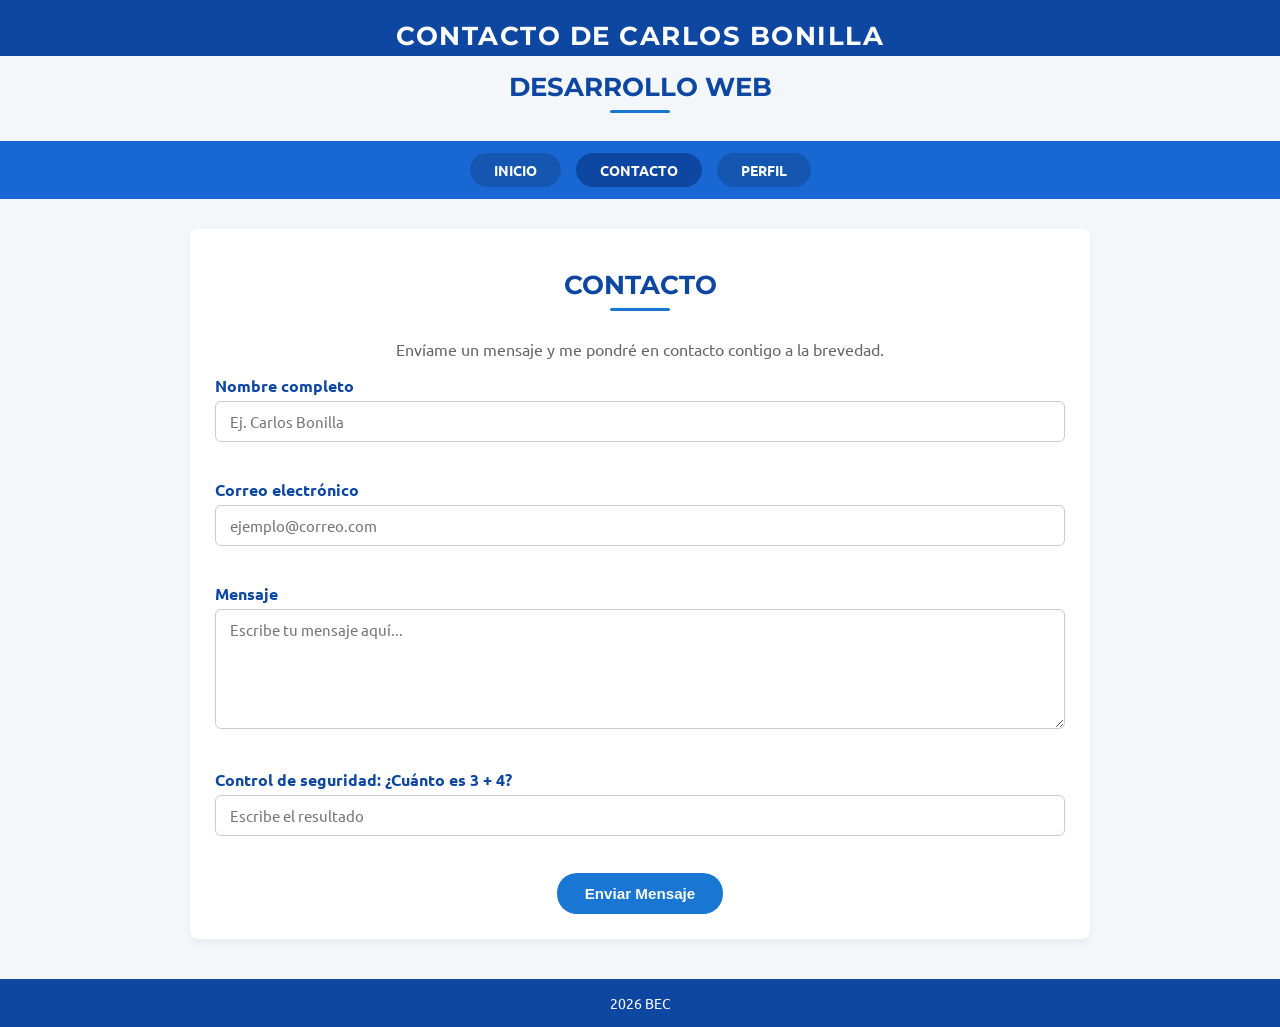
==== commit 442b8d42: "interaccion inicio INTERACCION CONTEO" ====
--- a/CONTACTOS.HTML
+++ b/CONTACTOS.HTML
@@ -14,7 +14,7 @@
 <body>
 
     <h1>CONTACTO DE CARLOS BONILLA</h1>
-    <h2>CURSO DESARROLLO WEB</h2>
+    <h2>DESARROLLO WEB</h2>
 
     <header>
         <nav>
@@ -77,7 +77,7 @@
 </div>
  
     </main>
-       
+
     <footer>
         <p>2026 BEC</p>
     </footer>
--- a/css/estilos.css
+++ b/css/estilos.css
@@ -73,6 +73,7 @@
   padding: 8px 24px;
   border-radius: 20px;
   transition: background-color 0.3s ease;
+  -webkit-tap-highlight-color: transparent;
 }
 
 header nav a:hover,
@@ -101,6 +102,14 @@
   border-radius: 2px;
 }
 
+.subtitulo-seccion {
+  text-align: center;
+  margin-top: -10px;
+  margin-bottom: 25px;
+  color: #555555;
+  font-size: 0.98rem;
+}
+
 /* ESTRUCTURA CONTENEDOR PRINCIPAL */
 main {
   max-width: 900px;
@@ -122,14 +131,16 @@
   text-decoration: none;
   font-weight: 600;
   font-size: 0.95rem;
-  padding: 8px 18px;
+  padding: 10px 20px;
   border-radius: 20px;
   transition: all 0.3s ease;
   display: inline-block;
   border: 1px solid transparent;
-}
-
-.btn-primario:hover {
+  -webkit-tap-highlight-color: transparent;
+}
+
+.btn-primario:hover,
+.btn-primario:active {
   background-color: var(--principal);
   color: #ffffff;
   transform: translateY(-2px);
@@ -172,6 +183,14 @@
   border-radius: 15px;
   font-size: 0.85rem;
   font-weight: bold;
+}
+
+/* =========================================
+   ESTILOS PERFIL & LEYENDA INTERACTIVA
+   ========================================= */
+
+.text-center {
+  text-align: center;
 }
 
 .perfil-avatar {
@@ -182,26 +201,168 @@
   display: block;
   margin: 0 auto 15px auto;
   border: 3px solid var(--acento);
-}
-
-.datos-contacto {
-  margin-top: 15px;
-  font-size: 0.95rem;
-  text-align: center;
-}
-
-.datos-contacto p {
-  margin: 5px 0;
-}
-
-.datos-contacto a {
-  color: var(--acento);
+  box-shadow: 0 4px 12px rgba(0, 0, 0, 0.1);
+}
+
+.nombre-perfil {
+  margin-top: 10px;
+  margin-bottom: 12px;
+  font-size: 1.8rem;
+}
+
+/* CAJA DESTACADA DE LA LEYENDA */
+.leyenda-profesional-box {
+  background: linear-gradient(135deg, #f8fafc 0%, #eef3f8 100%);
+  border: 1px solid #d0e1f9;
+  border-radius: 12px;
+  padding: 18px 22px;
+  margin: 15px auto 20px auto;
+  max-width: 680px;
+  box-shadow: 0 4px 12px rgba(13, 71, 161, 0.05);
+  transition: transform 0.3s ease, box-shadow 0.3s ease, border-color 0.3s ease;
+}
+
+.leyenda-profesional-box:hover {
+  transform: translateY(-3px);
+  box-shadow: 0 8px 20px rgba(13, 71, 161, 0.12);
+  border-color: var(--acento);
+}
+
+/* BANNER DE ESTADÍSTICAS Y EXPERIENCIA DE COLEGIACIÓN */
+.banner-experiencia {
+  display: flex;
+  justify-content: space-around;
+  align-items: center;
+  background: linear-gradient(135deg, #0d47a1 0%, #1976d2 100%);
+  color: #ffffff;
+  padding: 22px 15px;
+  border-radius: 12px;
+  margin: 20px auto 30px auto;
+  box-shadow: 0 8px 20px rgba(13, 71, 161, 0.15);
+}
+
+.kpi-item {
+  text-align: center;
+  flex: 1;
+}
+
+.kpi-numero {
+  display: block;
+  font-size: 2.1rem;
+  font-weight: 700;
+  font-family: var(--fuente-titulos);
+  color: #ffffff;
+  line-height: 1.2;
+}
+
+.kpi-etiqueta {
+  font-size: 0.85rem;
+  opacity: 0.92;
+  font-weight: 400;
+}
+
+.kpi-divisor {
+  width: 1px;
+  height: 45px;
+  background-color: rgba(255, 255, 255, 0.25);
+}
+
+/* ROL CON INDICADOR ANIMADO */
+.badge-rol {
+  display: inline-flex;
+  align-items: center;
+  gap: 8px;
+  font-weight: 700;
+  font-size: 1.05rem;
+  color: var(--principal);
+  background: #ffffff;
+  padding: 6px 16px;
+  border-radius: 20px;
+  border: 1px solid #bbdefb;
+  margin-bottom: 12px;
+  box-shadow: 0 2px 5px rgba(0, 0, 0, 0.03);
+}
+
+/* PUNTO VERDE ANIMADO ("EN LÍNEA / ACTIVO") */
+.punto-activo {
+  width: 9px;
+  height: 9px;
+  background-color: #2e7d32;
+  border-radius: 50%;
+  display: inline-block;
+  box-shadow: 0 0 0 0 rgba(46, 125, 50, 0.7);
+  animation: pulsoVerde 2s infinite;
+}
+
+@keyframes pulsoVerde {
+  0% {
+    box-shadow: 0 0 0 0 rgba(46, 125, 50, 0.7);
+  }
+  70% {
+    box-shadow: 0 0 0 8px rgba(46, 125, 50, 0);
+  }
+  100% {
+    box-shadow: 0 0 0 0 rgba(46, 125, 50, 0);
+  }
+}
+
+.descripcion-corta {
+  font-size: 0.98rem;
+  line-height: 1.6;
+  color: #444444;
+  margin: 0;
+  font-weight: 400;
+}
+
+/* BOTONES DE CONTACTO INTERACTIVOS Y ANTI-SPAM */
+.datos-contacto-interactivos {
+  display: flex;
+  flex-wrap: wrap;
+  gap: 12px;
+  margin-top: 18px;
+  justify-content: center;
+}
+
+.btn-contacto-chip {
+  display: inline-flex;
+  align-items: center;
+  gap: 8px;
+  padding: 10px 18px;
+  background-color: #f0f4f8;
+  border: 1px solid #bbdefb;
+  border-radius: 20px;
+  color: var(--principal);
+  font-size: 0.9rem;
+  font-weight: 600;
   text-decoration: none;
-  font-weight: bold;
-}
-
-.datos-contacto a:hover {
-  text-decoration: underline;
+  cursor: pointer;
+  transition: background-color 0.2s ease, transform 0.1s ease, border-color 0.2s ease;
+  user-select: none;
+  -webkit-tap-highlight-color: transparent;
+}
+
+.btn-contacto-chip:hover,
+.btn-contacto-chip:active {
+  background-color: #e3f2fd;
+  transform: scale(0.98);
+  border-color: var(--acento);
+}
+
+.btn-contacto-chip.copiado {
+  background-color: #e8f5e9;
+  color: #2e7d32;
+  border-color: #a5d6a7;
+}
+
+.btn-whatsapp {
+  border-color: #25d366;
+  color: #128c7e;
+  background-color: #e8f8f0;
+}
+
+.btn-whatsapp:hover,
+.btn-whatsapp:active {
+  background-color: #d1f2dd;
 }
 
 /* TABLAS */
@@ -278,7 +439,8 @@
   justify-content: space-between;
 }
 
-.tarjetas article:hover {
+.tarjetas article:hover,
+.tarjetas article:active {
   transform: translateY(-4px);
   box-shadow: 0 6px 12px rgba(0, 0, 0, 0.1);
 }
@@ -300,7 +462,7 @@
   display: inline-block;
   background-color: var(--acento);
   color: #ffffff;
-  padding: 10px 14px;
+  padding: 12px 14px;
   border-radius: 6px;
   font-size: 0.85rem;
   font-weight: bold;
@@ -309,9 +471,11 @@
   cursor: pointer;
   transition: background-color 0.3s ease, transform 0.2s ease;
   width: 100%;
-}
-
-.btn-proyecto:hover {
+  -webkit-tap-highlight-color: transparent;
+}
+
+.btn-proyecto:hover,
+.btn-proyecto:active {
   background-color: var(--principal);
 }
 
@@ -350,7 +514,7 @@
   justify-content: center;
   gap: 8px;
   margin: 20px auto 10px auto;
-  padding: 10px 22px;
+  padding: 12px 24px;
   background-color: var(--acento);
   color: #ffffff;
   border: none;
@@ -359,9 +523,11 @@
   font-size: 0.95rem;
   cursor: pointer;
   transition: background-color 0.3s ease, transform 0.2s ease;
-}
-
-#ver-mas:hover {
+  -webkit-tap-highlight-color: transparent;
+}
+
+#ver-mas:hover,
+#ver-mas:active {
   background-color: var(--principal);
   transform: translateY(-2px);
 }
@@ -440,9 +606,11 @@
   font-size: 0.95rem;
   cursor: pointer;
   transition: background-color 0.3s ease, transform 0.2s ease;
-}
-
-.btn-enviar:hover {
+  -webkit-tap-highlight-color: transparent;
+}
+
+.btn-enviar:hover,
+.btn-enviar:active {
   background-color: var(--principal);
   transform: translateY(-2px);
 }
@@ -503,7 +671,9 @@
   50% { opacity: 0; }
 }
 
-/* GRID Y TARJETAS DE SERVICIOS */
+/* =========================================
+   GRID Y TARJETAS DE SERVICIOS INTERACTIVAS
+   ========================================= */
 .grid-servicios {
   display: grid;
   grid-template-columns: repeat(auto-fit, minmax(240px, 1fr));
@@ -512,17 +682,21 @@
 }
 
 .tarjeta-servicio {
-  background: #f8fafc;
-  border: 1px solid #bbdefb;
-  border-radius: 8px;
+  background: #ffffff;
+  border: 1px solid #d0e1f9;
+  border-radius: 12px;
   padding: 22px;
   cursor: pointer;
   position: relative;
   overflow: hidden;
-  transition: transform 0.3s ease, box-shadow 0.3s ease, border-color 0.3s ease;
+  box-shadow: 0 6px 16px rgba(13, 71, 161, 0.08);
   display: flex;
   flex-direction: column;
   justify-content: space-between;
+  transition: transform 0.2s cubic-bezier(0.4, 0, 0.2, 1), 
+              box-shadow 0.2s cubic-bezier(0.4, 0, 0.2, 1), 
+              border-color 0.2s ease;
+  -webkit-tap-highlight-color: transparent;
 }
 
 .tarjeta-servicio::before {
@@ -533,17 +707,24 @@
   width: 100%;
   height: 4px;
   background: linear-gradient(90deg, var(--principal), var(--acento));
-  opacity: 0;
+  opacity: 0.7;
   transition: opacity 0.3s ease;
 }
 
 .tarjeta-servicio:hover {
-  transform: translateY(-6px);
-  box-shadow: 0 10px 20px rgba(25, 118, 210, 0.15);
-  background-color: #ffffff;
-}
-
-.tarjeta-servicio:hover::before {
+  transform: translateY(-5px);
+  box-shadow: 0 12px 24px rgba(13, 71, 161, 0.16);
+  border-color: var(--acento);
+}
+
+.tarjeta-servicio:active {
+  transform: scale(0.97) translateY(2px);
+  box-shadow: 0 2px 8px rgba(13, 71, 161, 0.12);
+  border-color: var(--principal);
+}
+
+.tarjeta-servicio:hover::before,
+.tarjeta-servicio:active::before {
   opacity: 1;
 }
 
@@ -567,20 +748,33 @@
   transition: transform 0.3s ease;
 }
 
-.tarjeta-servicio:hover .icono-servicio {
+.tarjeta-servicio:hover .icono-servicio,
+.tarjeta-servicio:active .icono-servicio {
   transform: scale(1.15) rotate(6deg);
 }
 
 .btn-ver-detalle {
-  display: inline-block;
-  margin-top: 15px;
-  color: var(--acento);
-  font-weight: bold;
+  display: inline-flex;
+  align-items: center;
+  justify-content: center;
+  gap: 6px;
+  margin-top: 18px;
+  padding: 8px 16px;
+  background-color: #e3f2fd;
+  color: var(--principal);
+  font-weight: 700;
   font-size: 0.88rem;
-  transition: transform 0.2s ease;
-}
-
-.tarjeta-servicio:hover .btn-ver-detalle {
+  border-radius: 20px;
+  border: 1px solid #bbdefb;
+  align-self: flex-start;
+  transition: background-color 0.2s ease, color 0.2s ease, transform 0.2s ease;
+}
+
+.tarjeta-servicio:hover .btn-ver-detalle,
+.tarjeta-servicio:active .btn-ver-detalle {
+  background-color: var(--acento);
+  color: #ffffff;
+  border-color: var(--acento);
   transform: translateX(4px);
 }
 
@@ -631,9 +825,11 @@
   font-size: 1.8rem;
   cursor: pointer;
   color: #888;
-}
-
-.modal-cerrar:hover {
+  -webkit-tap-highlight-color: transparent;
+}
+
+.modal-cerrar:hover,
+.modal-cerrar:active {
   color: var(--principal);
 }
 
@@ -669,11 +865,11 @@
 .modal-contenido ul li {
   margin-bottom: 8px;
 }
+
 /* =========================================
    MODAL EMERGENTE DE ÉXITO Y ANIMACIÓN
    ========================================= */
 
-/* Estilo verde de la caja interna (similar a tu alerta) */
 .alerta-exito-estilo {
   background-color: #e8f5e9;
   border: 1px solid #a5d6a7;
@@ -683,7 +879,6 @@
   text-align: center;
 }
 
-/* Contenedor de palabras */
 .contenedor-palabras {
   display: flex;
   flex-wrap: wrap;
@@ -694,7 +889,6 @@
   color: #2e7d32;
 }
 
-/* Animación palabra por palabra (Pop & Fade) */
 .palabra-animada {
   display: inline-block;
   opacity: 0;
@@ -709,7 +903,6 @@
   }
 }
 
-/* AJUSTE FINAL PARA EL BOTÓN DE CERRAR EL MODAL DE ÉXITO */
 .btn-cerrar-modal {
   position: absolute;
   top: 10px;
@@ -729,4 +922,40 @@
 
 .modal-exito-box {
   padding-top: 35px;
+}
+
+/* AJUSTES RESPONSIVOS PARA MÓVIL */
+@media (max-width: 600px) {
+  header nav {
+    gap: 8px;
+  }
+
+  header nav a {
+    padding: 8px 14px;
+    font-size: 0.82rem;
+  }
+
+  .banner-experiencia {
+    flex-direction: column;
+    gap: 15px;
+  }
+
+  .kpi-divisor {
+    width: 60%;
+    height: 1px;
+  }
+
+  .datos-contacto-interactivos {
+    flex-direction: column;
+    align-items: stretch;
+  }
+
+  .btn-contacto-chip {
+    justify-content: center;
+    padding: 12px 18px;
+  }
+
+  .leyenda-profesional-box {
+    padding: 14px;
+  }
 }
